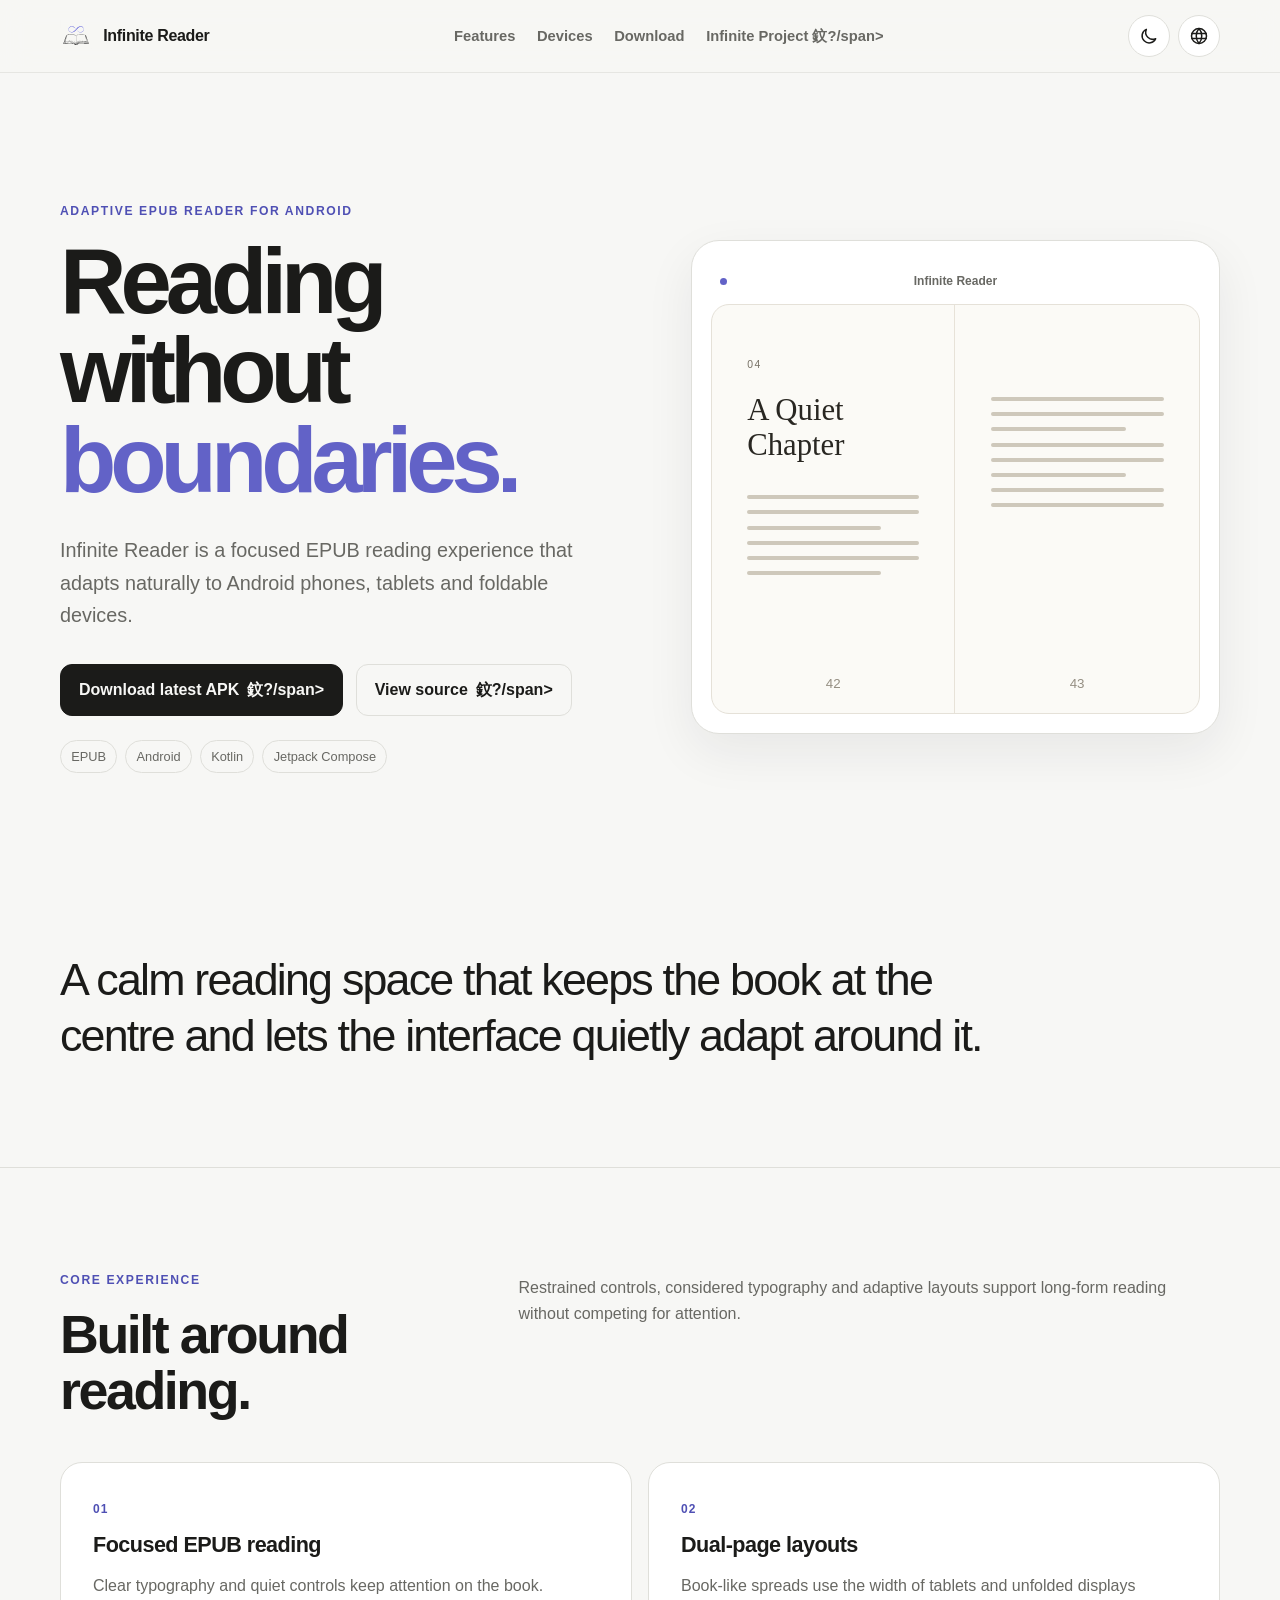
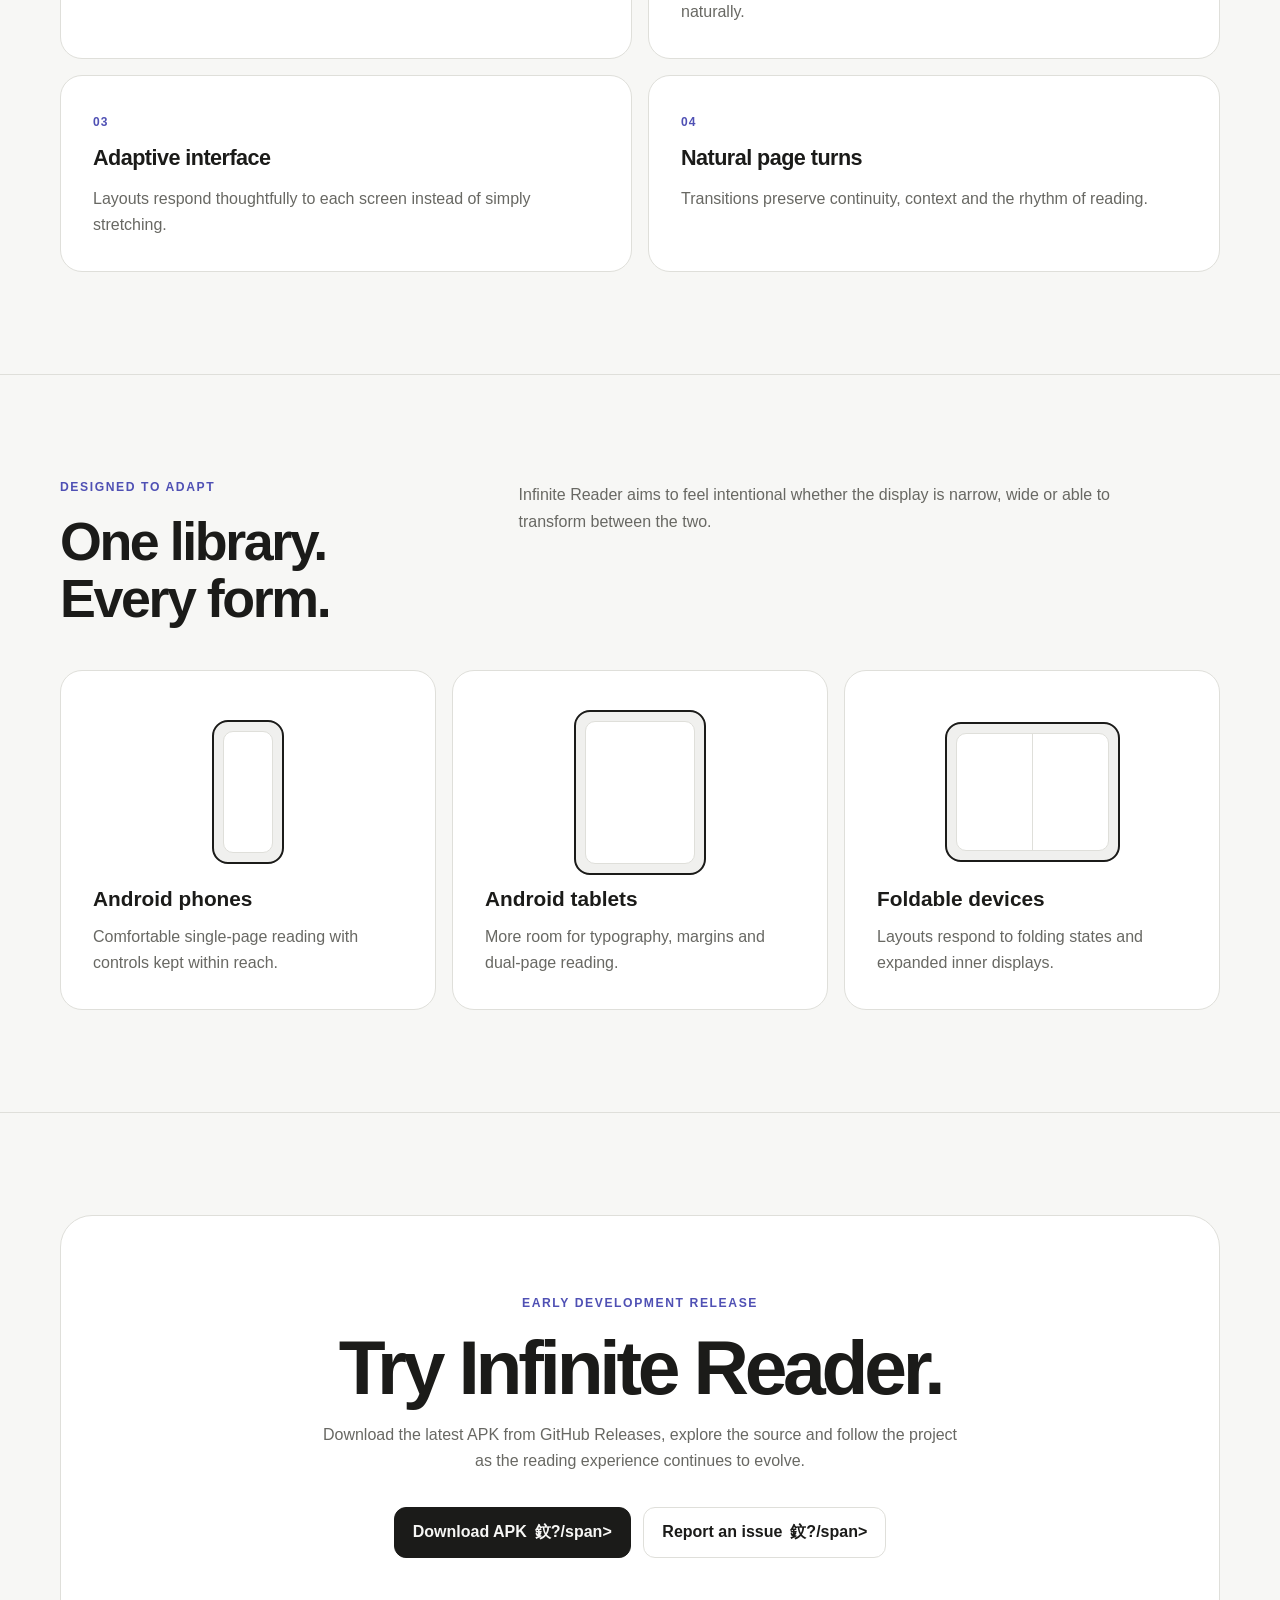
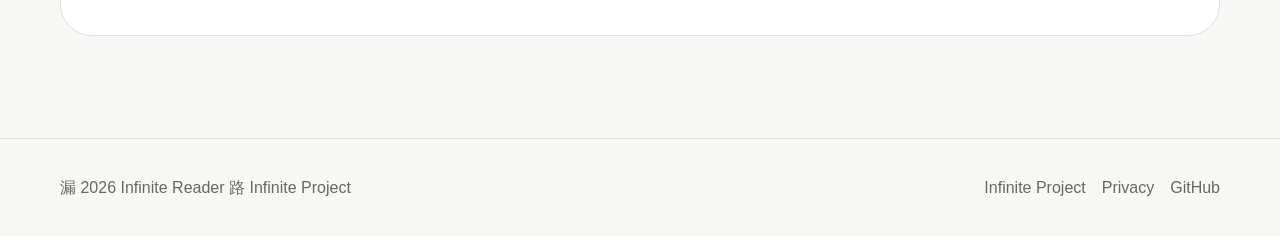
==== reader/index.html @ 4984f96a "Merge Infinite Reader website into Infinite Project" ====
﻿<!doctype html>
<html lang="en">
<head>
  <meta charset="utf-8">
  <meta name="viewport" content="width=device-width, initial-scale=1">
  <meta name="description" content="Infinite Reader is a focused, adaptive EPUB reader for Android phones, tablets and foldable devices.">
  <meta name="theme-color" content="#f7f7f5">
  <meta property="og:title" content="Infinite Reader 鈥?Reading without boundaries">
  <meta property="og:description" content="A thoughtful EPUB reader designed for every Android screen.">
  <meta property="og:type" content="website">
  <meta property="og:url" content="https://infinite-project.top/reader/">
  <title>Infinite Reader 鈥?Reading without boundaries</title>
  <link rel="icon" href="./assets/icons/favicon.svg" type="image/svg+xml">
  <link rel="manifest" href="./site.webmanifest">
  <link rel="stylesheet" href="./assets/css/styles.css">
</head>
<body data-page="home">
  <a class="skip-link" href="#main" data-i18n="skipLink">Skip to content</a>

  <header class="site-header">
    <div class="container navbar">
      <a class="brand" href="#top" data-i18n-aria-label="brandHomeLabel" aria-label="Infinite Reader home">
        <img class="brand-mark" src="./assets/icons/icon.svg" alt="">
        <span>Infinite Reader</span>
      </a>
      <nav class="nav-links" id="primary-navigation" data-menu data-i18n-aria-label="primaryNavLabel" aria-label="Primary navigation">
        <a href="#features" data-i18n="navFeatures">Features</a>
        <a href="#devices" data-i18n="navDevices">Devices</a>
        <a href="#download" data-i18n="navDownload">Download</a>
        <a href="../" target="_blank" rel="noreferrer">Infinite Project <span aria-hidden="true">鈫?/span></a>
      </nav>
      <div class="nav-actions">
        <button class="icon-button" type="button" data-theme-toggle data-i18n-aria-label="themeDarkLabel" aria-label="Switch to dark mode">
          <svg class="theme-icon theme-icon-moon" viewBox="0 0 24 24" aria-hidden="true"><path d="M20 15.2A8.5 8.5 0 0 1 8.8 4 8.5 8.5 0 1 0 20 15.2Z"/></svg>
          <svg class="theme-icon theme-icon-sun" viewBox="0 0 24 24" aria-hidden="true"><circle cx="12" cy="12" r="3.5"/><path d="M12 2v2M12 20v2M4.93 4.93l1.42 1.42M17.65 17.65l1.42 1.42M2 12h2M20 12h2M4.93 19.07l1.42-1.42M17.65 6.35l1.42-1.42"/></svg>
        </button>
        <div class="language-control">
          <button class="icon-button" type="button" data-language-button aria-expanded="false" aria-haspopup="menu" aria-controls="language-menu" data-i18n-aria-label="languageButtonLabel" aria-label="Choose language">
            <svg viewBox="0 0 24 24" aria-hidden="true"><circle cx="12" cy="12" r="9"/><path d="M3.5 9h17M3.5 15h17M12 3c2.2 2.4 3.3 5.4 3.3 9s-1.1 6.6-3.3 9c-2.2-2.4-3.3-5.4-3.3-9S9.8 5.4 12 3Z"/></svg>
          </button>
          <div class="language-menu" id="language-menu" data-language-menu role="menu" data-i18n-aria-label="languageMenuLabel" aria-label="Language" hidden>
            <button type="button" role="menuitemradio" data-language="en" aria-checked="true"><span>English</span><span class="language-check" aria-hidden="true">鉁?/span></button>
            <button type="button" role="menuitemradio" data-language="zh-CN" aria-checked="false"><span>涓枃锛堢畝浣擄級</span><span class="language-check" aria-hidden="true">鉁?/span></button>
            <button type="button" role="menuitemradio" data-language="zh-TW" aria-checked="false"><span>涓枃锛堢箒楂旓級</span><span class="language-check" aria-hidden="true">鉁?/span></button>
            <button type="button" role="menuitemradio" data-language="fr" aria-checked="false"><span>Fran莽ais</span><span class="language-check" aria-hidden="true">鉁?/span></button>
            <button type="button" role="menuitemradio" data-language="es" aria-checked="false"><span>Espa帽ol</span><span class="language-check" aria-hidden="true">鉁?/span></button>
          </div>
        </div>
        <button class="menu-button" type="button" data-menu-button aria-expanded="false" aria-controls="primary-navigation" data-i18n-aria-label="menuOpenLabel" aria-label="Open menu">
          <svg class="menu-icon menu-icon-open" viewBox="0 0 24 24" aria-hidden="true"><path d="M4 7h16M4 12h16M4 17h16"/></svg>
          <svg class="menu-icon menu-icon-close" viewBox="0 0 24 24" aria-hidden="true"><path d="m6 6 12 12M18 6 6 18"/></svg>
        </button>
      </div>
    </div>
  </header>

  <main id="main">
    <section class="hero" id="top">
      <div class="container reader-hero">
        <div data-reveal>
          <p class="eyebrow" data-i18n="heroEyebrow">Adaptive EPUB reader for Android</p>
          <h1 data-i18n-html="heroTitle">Reading without <span>boundaries.</span></h1>
          <p class="hero-copy" data-i18n="heroCopy">Infinite Reader is a focused EPUB reading experience that adapts naturally to Android phones, tablets and foldable devices.</p>
          <div class="hero-actions">
            <a class="button" href="https://github.com/JunjiDuan/infinite-reader-demo/releases/latest" target="_blank" rel="noreferrer"><span data-i18n="downloadLatest">Download latest APK</span><span aria-hidden="true">鈫?/span></a>
            <a class="button secondary" href="https://github.com/JunjiDuan/infinite-reader-demo" target="_blank" rel="noreferrer"><span data-i18n="viewSource">View source</span><span aria-hidden="true">鈫?/span></a>
          </div>
          <div class="tag-list" data-i18n-aria-label="technologiesLabel" aria-label="Technologies"><span class="tag">EPUB</span><span class="tag">Android</span><span class="tag">Kotlin</span><span class="tag">Jetpack Compose</span></div>
        </div>
        <div class="reading-preview" data-reveal data-i18n-aria-label="previewLabel" aria-label="Infinite Reader interface illustration">
          <div class="preview-toolbar" aria-hidden="true"><span></span><span>Infinite Reader</span><span></span></div>
          <div class="page-spread" aria-hidden="true">
            <div class="preview-page"><p class="chapter-label">04</p><h2>A Quiet Chapter</h2><div class="text-lines"><i></i><i></i><i></i><i></i><i></i><i></i></div><small>42</small></div>
            <div class="preview-page second-page"><div class="text-lines"><i></i><i></i><i></i><i></i><i></i><i></i><i></i><i></i></div><small>43</small></div>
          </div>
        </div>
      </div>
    </section>

    <section class="section statement-section"><div class="container"><p class="statement" data-reveal data-i18n="statement">A calm reading space that keeps the book at the centre and lets the interface quietly adapt around it.</p></div></section>

    <section class="section" id="features">
      <div class="container">
        <div class="section-heading" data-reveal><div><p class="eyebrow" data-i18n="featuresEyebrow">Core experience</p><h2 data-i18n="featuresTitle">Built around reading.</h2></div><p data-i18n="featuresIntro">Restrained controls, considered typography and adaptive layouts support long-form reading without competing for attention.</p></div>
        <div class="feature-grid">
          <article class="card" data-reveal><span class="feature-number">01</span><h3 data-i18n="featureOneTitle">Focused EPUB reading</h3><p data-i18n="featureOneCopy">Clear typography and quiet controls keep attention on the book.</p></article>
          <article class="card" data-reveal><span class="feature-number">02</span><h3 data-i18n="featureTwoTitle">Dual-page layouts</h3><p data-i18n="featureTwoCopy">Book-like spreads use the width of tablets and unfolded displays naturally.</p></article>
          <article class="card" data-reveal><span class="feature-number">03</span><h3 data-i18n="featureThreeTitle">Adaptive interface</h3><p data-i18n="featureThreeCopy">Layouts respond thoughtfully to each screen instead of simply stretching.</p></article>
          <article class="card" data-reveal><span class="feature-number">04</span><h3 data-i18n="featureFourTitle">Natural page turns</h3><p data-i18n="featureFourCopy">Transitions preserve continuity, context and the rhythm of reading.</p></article>
        </div>
      </div>
    </section>

    <section class="section" id="devices">
      <div class="container">
        <div class="section-heading" data-reveal><div><p class="eyebrow" data-i18n="devicesEyebrow">Designed to adapt</p><h2 data-i18n="devicesTitle">One library. Every form.</h2></div><p data-i18n="devicesIntro">Infinite Reader aims to feel intentional whether the display is narrow, wide or able to transform between the two.</p></div>
        <div class="device-grid">
          <article class="device-card" data-reveal><div class="device-outline phone" aria-hidden="true"></div><div><h3 data-i18n="phoneTitle">Android phones</h3><p data-i18n="phoneCopy">Comfortable single-page reading with controls kept within reach.</p></div></article>
          <article class="device-card" data-reveal><div class="device-outline tablet" aria-hidden="true"></div><div><h3 data-i18n="tabletTitle">Android tablets</h3><p data-i18n="tabletCopy">More room for typography, margins and dual-page reading.</p></div></article>
          <article class="device-card" data-reveal><div class="device-outline fold" aria-hidden="true"></div><div><h3 data-i18n="foldTitle">Foldable devices</h3><p data-i18n="foldCopy">Layouts respond to folding states and expanded inner displays.</p></div></article>
        </div>
      </div>
    </section>

    <section class="section" id="download">
      <div class="container"><div class="cta-panel" data-reveal><p class="eyebrow" data-i18n="releaseEyebrow">Early development release</p><h2 data-i18n="releaseTitle">Try Infinite Reader.</h2><p data-i18n="releaseCopy">Download the latest APK from GitHub Releases, explore the source and follow the project as the reading experience continues to evolve.</p><div class="hero-actions"><a class="button" href="https://github.com/JunjiDuan/infinite-reader/releases/latest" target="_blank" rel="noreferrer"><span data-i18n="downloadApk">Download APK</span><span aria-hidden="true">鈫?/span></a><a class="button secondary" href="https://github.com/JunjiDuan/infinite-reader-demo/issues" target="_blank" rel="noreferrer"><span data-i18n="reportIssue">Report an issue</span><span aria-hidden="true">鈫?/span></a></div></div></div>
    </section>
  </main>

  <footer class="site-footer"><div class="container footer-row"><span>漏 <span data-year></span> Infinite Reader 路 Infinite Project</span><nav class="footer-links" data-i18n-aria-label="footerNavLabel" aria-label="Footer navigation"><a href="../" target="_blank" rel="noreferrer">Infinite Project</a><a href="./privacy.html" data-i18n="privacyLink">Privacy</a><a href="https://github.com/JunjiDuan/infinite-reader" target="_blank" rel="noreferrer">GitHub</a></nav></div></footer>

  <script src="./assets/js/translations.js" defer></script>
  <script src="./assets/js/main.js" defer></script>
</body>
</html>
---- reader/assets/css/styles.css ----
:root{color-scheme:light;--bg:#f7f7f5;--surface:#fff;--surface-subtle:#f0f0ee;--text:#1b1b19;--muted:#686863;--line:#dfdfda;--accent:#6262c7;--accent-strong:#4f50b4;--accent-soft:#eeeeff;--focus:#5556c5;--shadow:0 18px 50px rgba(34,34,42,.07);--radius-sm:12px;--radius-md:22px;--radius-lg:32px;--max-width:1160px}
:root[data-theme="dark"]{color-scheme:dark;--bg:#121211;--surface:#1b1b19;--surface-subtle:#22221f;--text:#f4f4ef;--muted:#adada5;--line:#363632;--accent:#aaaaff;--accent-strong:#bdbdff;--accent-soft:#2b2b49;--focus:#b6b6ff;--shadow:0 20px 55px rgba(0,0,0,.24)}
*{box-sizing:border-box}html{scroll-behavior:smooth;scroll-padding-top:5.5rem}body{margin:0;min-width:320px;overflow-x:hidden;background:var(--bg);color:var(--text);font-family:Inter,ui-sans-serif,-apple-system,BlinkMacSystemFont,"Segoe UI","Noto Sans","Noto Sans SC","Noto Sans TC",sans-serif;line-height:1.65;overflow-wrap:anywhere;-webkit-font-smoothing:antialiased}a{color:inherit;text-decoration:none}button{color:inherit;font:inherit}img,svg{display:block;max-width:100%}a:focus-visible,button:focus-visible{outline:3px solid var(--focus);outline-offset:3px}.container{width:min(calc(100% - 2rem),var(--max-width));margin-inline:auto}
.skip-link{position:fixed;top:-5rem;left:1rem;z-index:200;border-radius:10px;background:var(--text);color:var(--bg);padding:.7rem 1rem;font-weight:700}.skip-link:focus{top:1rem}.site-header{position:sticky;top:0;z-index:100;border-bottom:1px solid color-mix(in srgb,var(--line) 72%,transparent);background:color-mix(in srgb,var(--bg) 91%,transparent);backdrop-filter:blur(14px)}.navbar{position:relative;display:flex;min-height:72px;align-items:center;justify-content:space-between;gap:1.25rem}.brand{display:inline-flex;min-width:0;align-items:center;gap:.7rem;font-weight:760;letter-spacing:-.02em;white-space:nowrap}.brand-mark{width:32px;height:32px;flex:0 0 auto}.nav-links{display:flex;align-items:center;gap:clamp(.8rem,2vw,1.35rem)}.nav-links a{color:var(--muted);font-size:.92rem;font-weight:650;white-space:nowrap}.nav-links a:hover,.footer-links a:hover{color:var(--text)}.nav-actions{display:flex;flex:0 0 auto;align-items:center;gap:.5rem}
.icon-button,.menu-button{display:inline-grid;width:42px;height:42px;flex:0 0 auto;place-items:center;border:1px solid var(--line);border-radius:50%;background:var(--surface);cursor:pointer;transition:border-color .2s ease,background-color .2s ease}.icon-button:hover,.menu-button:hover{border-color:color-mix(in srgb,var(--accent) 55%,var(--line))}.icon-button svg,.menu-button svg{width:20px;height:20px;fill:none;stroke:currentColor;stroke-width:1.8;stroke-linecap:round;stroke-linejoin:round}.theme-icon-sun{display:none}:root[data-theme="dark"] .theme-icon-moon{display:none}:root[data-theme="dark"] .theme-icon-sun{display:block}.menu-button{display:none;border-radius:var(--radius-sm)}.menu-icon-close{display:none}.menu-button[aria-expanded="true"] .menu-icon-open{display:none}.menu-button[aria-expanded="true"] .menu-icon-close{display:block}
.language-control{position:relative}.language-menu{position:absolute;top:calc(100% + .65rem);right:0;z-index:130;width:max-content;min-width:190px;max-width:calc(100vw - 2rem);padding:.45rem;border:1px solid var(--line);border-radius:15px;background:var(--surface);box-shadow:var(--shadow)}.language-menu[hidden]{display:none}.language-menu button{display:flex;width:100%;align-items:center;justify-content:space-between;gap:1.5rem;border:0;border-radius:10px;background:transparent;padding:.65rem .75rem;text-align:left;cursor:pointer}.language-menu button:hover,.language-menu button:focus-visible{background:var(--surface-subtle)}.language-menu button[aria-checked="true"]{color:var(--accent-strong);font-weight:720}.language-check{visibility:hidden}.language-menu button[aria-checked="true"] .language-check{visibility:visible}
.hero{padding:clamp(5.5rem,10vw,8.5rem) 0 clamp(4.5rem,8vw,7rem)}.reader-hero{display:grid;grid-template-columns:minmax(0,1.02fr) minmax(340px,.98fr);align-items:center;gap:clamp(2rem,7vw,5rem)}.eyebrow{margin:0 0 1rem;color:var(--accent-strong);font-size:.76rem;font-weight:800;letter-spacing:.13em;text-transform:uppercase}.hero h1{margin:0;max-width:760px;font-size:clamp(3.25rem,7.2vw,6.7rem);font-weight:760;letter-spacing:-.065em;line-height:.97}.hero h1 span{color:var(--accent)}.hero-copy{max-width:650px;margin:1.8rem 0 0;color:var(--muted);font-size:clamp(1.04rem,2vw,1.24rem)}.hero-actions{display:flex;flex-wrap:wrap;align-items:center;gap:.8rem;margin-top:2rem}.button{display:inline-flex;min-height:48px;align-items:center;justify-content:center;gap:.5rem;border:1px solid var(--text);border-radius:var(--radius-sm);background:var(--text);color:var(--bg);padding:.72rem 1.12rem;font-weight:730;transition:transform .2s ease,box-shadow .2s ease}.button:hover{transform:translateY(-2px);box-shadow:0 10px 25px rgba(25,25,25,.1)}.button.secondary{border-color:var(--line);background:transparent;color:var(--text)}.tag-list{display:flex;flex-wrap:wrap;gap:.5rem;margin-top:1.5rem}.tag{border:1px solid var(--line);border-radius:999px;padding:.32rem .64rem;color:var(--muted);font-size:.8rem;white-space:nowrap}
.reading-preview{min-width:0;border:1px solid var(--line);border-radius:28px;background:var(--surface);padding:clamp(.8rem,2vw,1.2rem);box-shadow:var(--shadow)}.preview-toolbar{display:grid;grid-template-columns:1fr auto 1fr;align-items:center;height:44px;padding:0 .55rem;color:var(--muted);font-size:.75rem;font-weight:650}.preview-toolbar span:first-child{width:7px;height:7px;border-radius:50%;background:var(--accent)}.page-spread{display:grid;grid-template-columns:1fr 1fr;min-height:410px;overflow:hidden;border:1px solid #e5e1d8;border-radius:18px;background:#fbfaf6;color:#292722}.preview-page{position:relative;padding:clamp(2rem,4vw,3.5rem) clamp(1.25rem,3vw,2.2rem);border-right:1px solid #e7e2d8}.preview-page:last-child{border:0}.chapter-label{margin:0;color:#777166;font-size:.65rem;letter-spacing:.16em}.preview-page h2{margin:1.2rem 0 2rem;font-family:Georgia,serif;font-size:clamp(1.35rem,2.4vw,2rem);font-weight:500;line-height:1.15}.text-lines{display:grid;gap:.7rem}.text-lines i{display:block;height:4px;border-radius:2px;background:#cec8bb}.text-lines i:nth-child(3n){width:78%}.preview-page small{position:absolute;right:0;bottom:1.1rem;left:0;text-align:center;color:#948e82}.second-page{padding-top:5.75rem}
.section{padding:clamp(4.5rem,8vw,7.5rem) 0}.section+.section{border-top:1px solid var(--line)}.statement-section{padding-top:clamp(3.5rem,6vw,5.5rem)}.statement{max-width:970px;margin:0;font-size:clamp(1.65rem,3.5vw,3rem);letter-spacing:-.04em;line-height:1.25}.section-heading{display:grid;grid-template-columns:minmax(0,.72fr) minmax(0,1.28fr);gap:clamp(1.5rem,5vw,4rem);margin-bottom:2.7rem}.section-heading h2{margin:0;font-size:clamp(2.15rem,4.2vw,3.75rem);letter-spacing:-.045em;line-height:1.05}.section-heading>p{max-width:650px;margin:.3rem 0 0;color:var(--muted)}.feature-grid{display:grid;grid-template-columns:repeat(2,minmax(0,1fr));gap:1rem}.card{min-width:0;border:1px solid var(--line);border-radius:var(--radius-md);background:var(--surface);padding:clamp(1.35rem,3vw,2rem)}.card h3{margin:.35rem 0 .65rem;font-size:1.35rem;letter-spacing:-.025em}.card p{margin:0;color:var(--muted)}.feature-number{color:var(--accent-strong);font-size:.75rem;font-weight:800;letter-spacing:.1em}
.device-grid{display:grid;grid-template-columns:repeat(3,minmax(0,1fr));gap:1rem}.device-card{display:grid;min-width:0;min-height:340px;grid-template-rows:1fr auto;align-items:center;border:1px solid var(--line);border-radius:var(--radius-md);background:var(--surface);padding:clamp(1.35rem,3vw,2rem);text-align:left}.device-card h3{margin:0 0 .45rem;font-size:1.3rem}.device-card p{margin:0;color:var(--muted)}.device-outline{position:relative;margin:auto;border:2px solid var(--text);border-radius:16px;background:var(--surface-subtle)}.device-outline::before{content:"";position:absolute;inset:9px;border:1px solid var(--line);border-radius:10px;background:var(--surface)}.device-outline.phone{width:72px;aspect-ratio:10/20}.device-outline.tablet{width:132px;aspect-ratio:4/5}.device-outline.fold{width:175px;aspect-ratio:5/4}.device-outline.fold::after{content:"";position:absolute;top:10px;bottom:10px;left:50%;border-left:1px solid var(--line)}
.cta-panel{border:1px solid var(--line);border-radius:var(--radius-lg);background:var(--surface);padding:clamp(2rem,6vw,5rem);text-align:center}.cta-panel h2{margin:.4rem 0 0;font-size:clamp(2.5rem,6vw,5rem);letter-spacing:-.055em;line-height:1}.cta-panel>p:not(.eyebrow){max-width:650px;margin:1rem auto 0;color:var(--muted)}.cta-panel .hero-actions{justify-content:center}.card-link{display:inline-flex;align-items:center;gap:.45rem;margin-top:1.5rem;color:var(--accent-strong);font-weight:730}
.legal-main{padding:clamp(4.5rem,9vw,8rem) 0}.legal-content{max-width:820px}.legal-content h1{max-width:760px;margin:0;font-size:clamp(3rem,7vw,5.8rem);letter-spacing:-.06em;line-height:.98}.legal-lead{margin:1.7rem 0 4rem;color:var(--muted);font-size:clamp(1.05rem,2vw,1.25rem)}.legal-content section{padding:2rem 0;border-top:1px solid var(--line)}.legal-content section h2{margin:0 0 .65rem;font-size:1.35rem}.legal-content section p{margin:0;color:var(--muted)}
.site-footer{border-top:1px solid var(--line);padding:2.2rem 0;color:var(--muted)}.footer-row{display:flex;align-items:center;justify-content:space-between;gap:1rem}.footer-links{display:flex;flex-wrap:wrap;gap:1rem}[data-reveal]{opacity:1;transform:none}.reveal-ready [data-reveal]{opacity:0;transform:translateY(16px);transition:opacity .55s ease,transform .55s ease}.reveal-ready [data-reveal].is-visible{opacity:1;transform:none}
@media(max-width:900px){.nav-links{position:absolute;top:calc(100% + .5rem);right:0;left:0;z-index:120;display:none;align-items:stretch;flex-direction:column;gap:.15rem;border:1px solid var(--line);border-radius:16px;background:var(--surface);padding:.7rem;box-shadow:var(--shadow)}.nav-links[data-open]{display:flex}.nav-links a{padding:.65rem;white-space:normal}.menu-button{display:inline-grid}.reader-hero{grid-template-columns:1fr}.reading-preview{width:min(100%,650px);margin-inline:auto}.page-spread{min-height:380px}}
@media(max-width:720px){.section-heading,.feature-grid,.device-grid{grid-template-columns:1fr}.hero{padding-top:4.75rem}.section-heading{gap:.9rem}.page-spread{min-height:340px}.device-card{min-height:280px}.footer-row{align-items:flex-start;flex-direction:column}}
@media(max-width:480px){.container{width:min(calc(100% - 1.25rem),var(--max-width))}.navbar{gap:.55rem}.brand{gap:.5rem;font-size:.94rem}.brand-mark{width:29px;height:29px}.nav-actions{gap:.35rem}.icon-button,.menu-button{width:39px;height:39px}.language-menu{position:fixed;top:4.65rem;right:.625rem;left:.625rem;width:auto;max-width:none}.hero h1{font-size:clamp(2.85rem,15vw,4rem)}.hero-actions{align-items:stretch;flex-direction:column}.hero-actions .button{width:100%}.page-spread{grid-template-columns:1fr;min-height:380px}.second-page{display:none}.preview-page{border:0}.feature-grid{grid-template-columns:1fr}}
@media(prefers-reduced-motion:reduce){html{scroll-behavior:auto}*,*::before,*::after{animation-duration:.01ms!important;animation-iteration-count:1!important;transition-duration:.01ms!important}[data-reveal]{opacity:1;transform:none}}
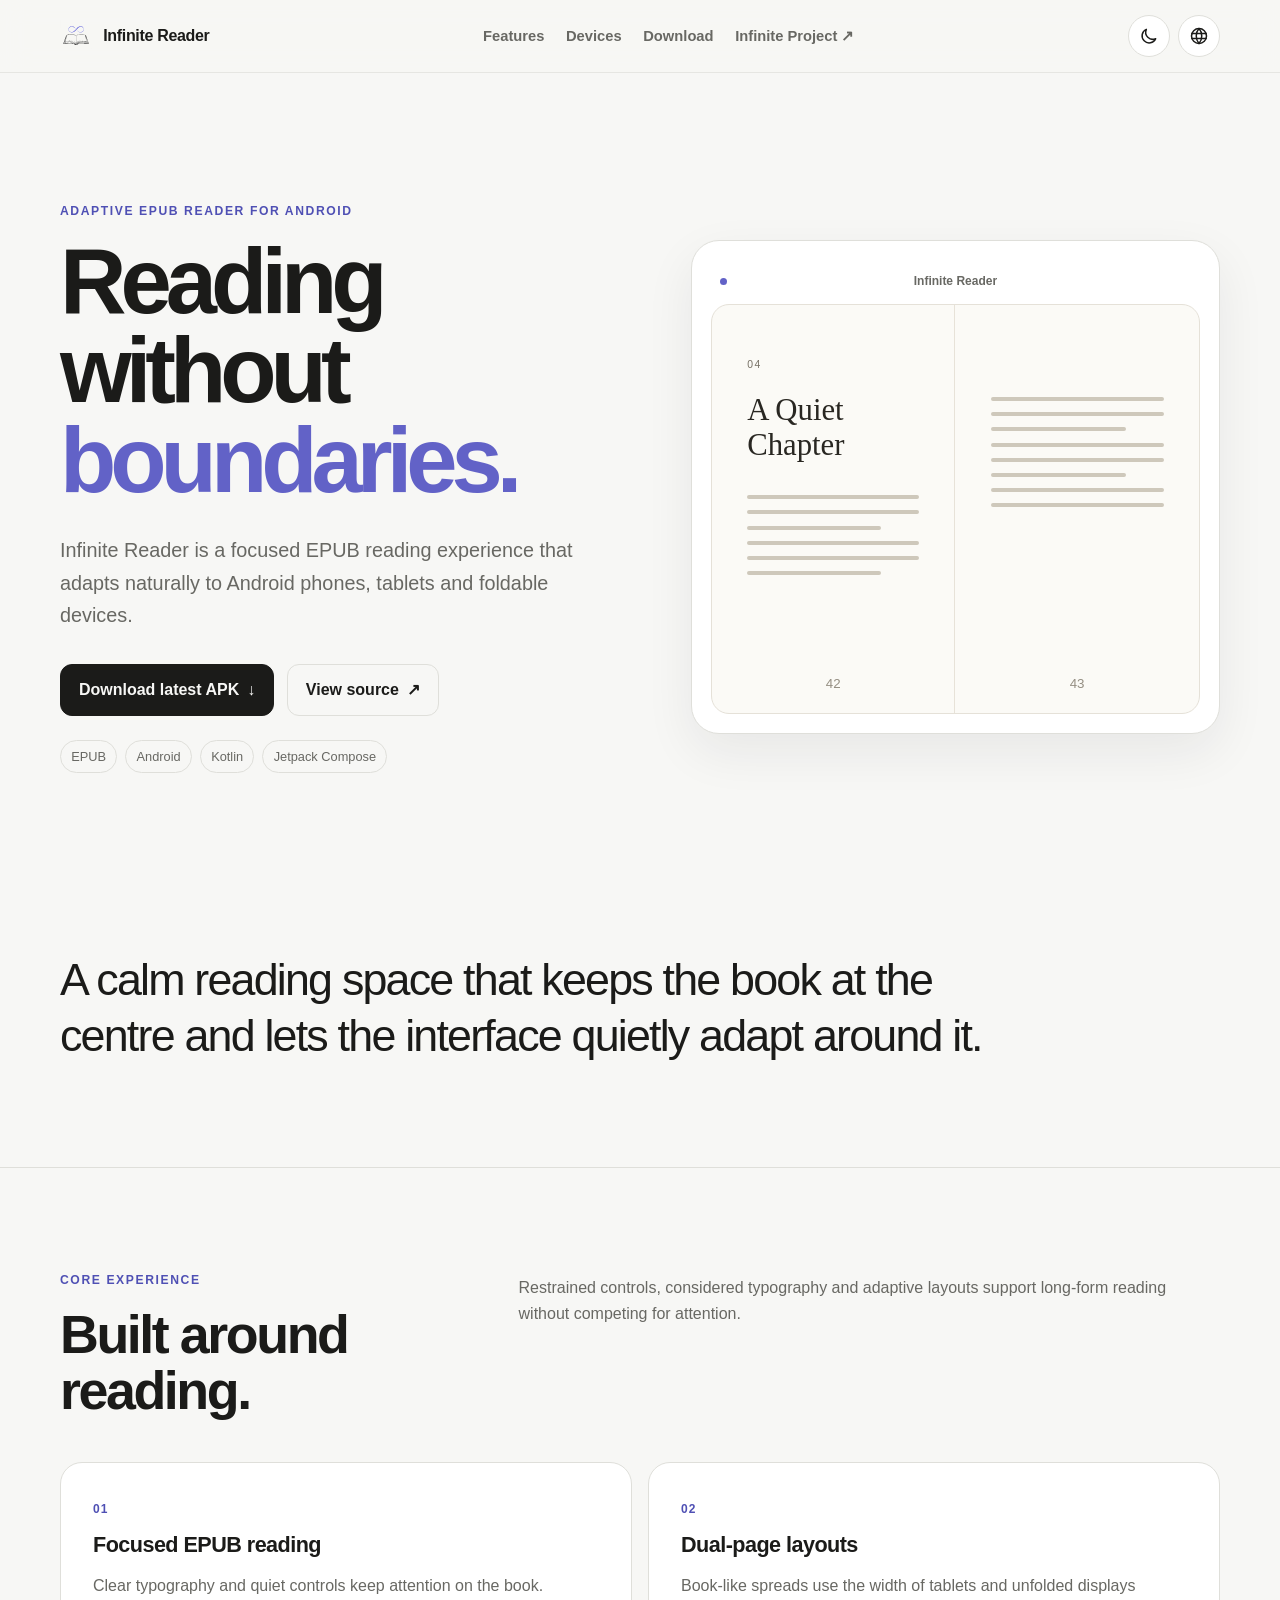
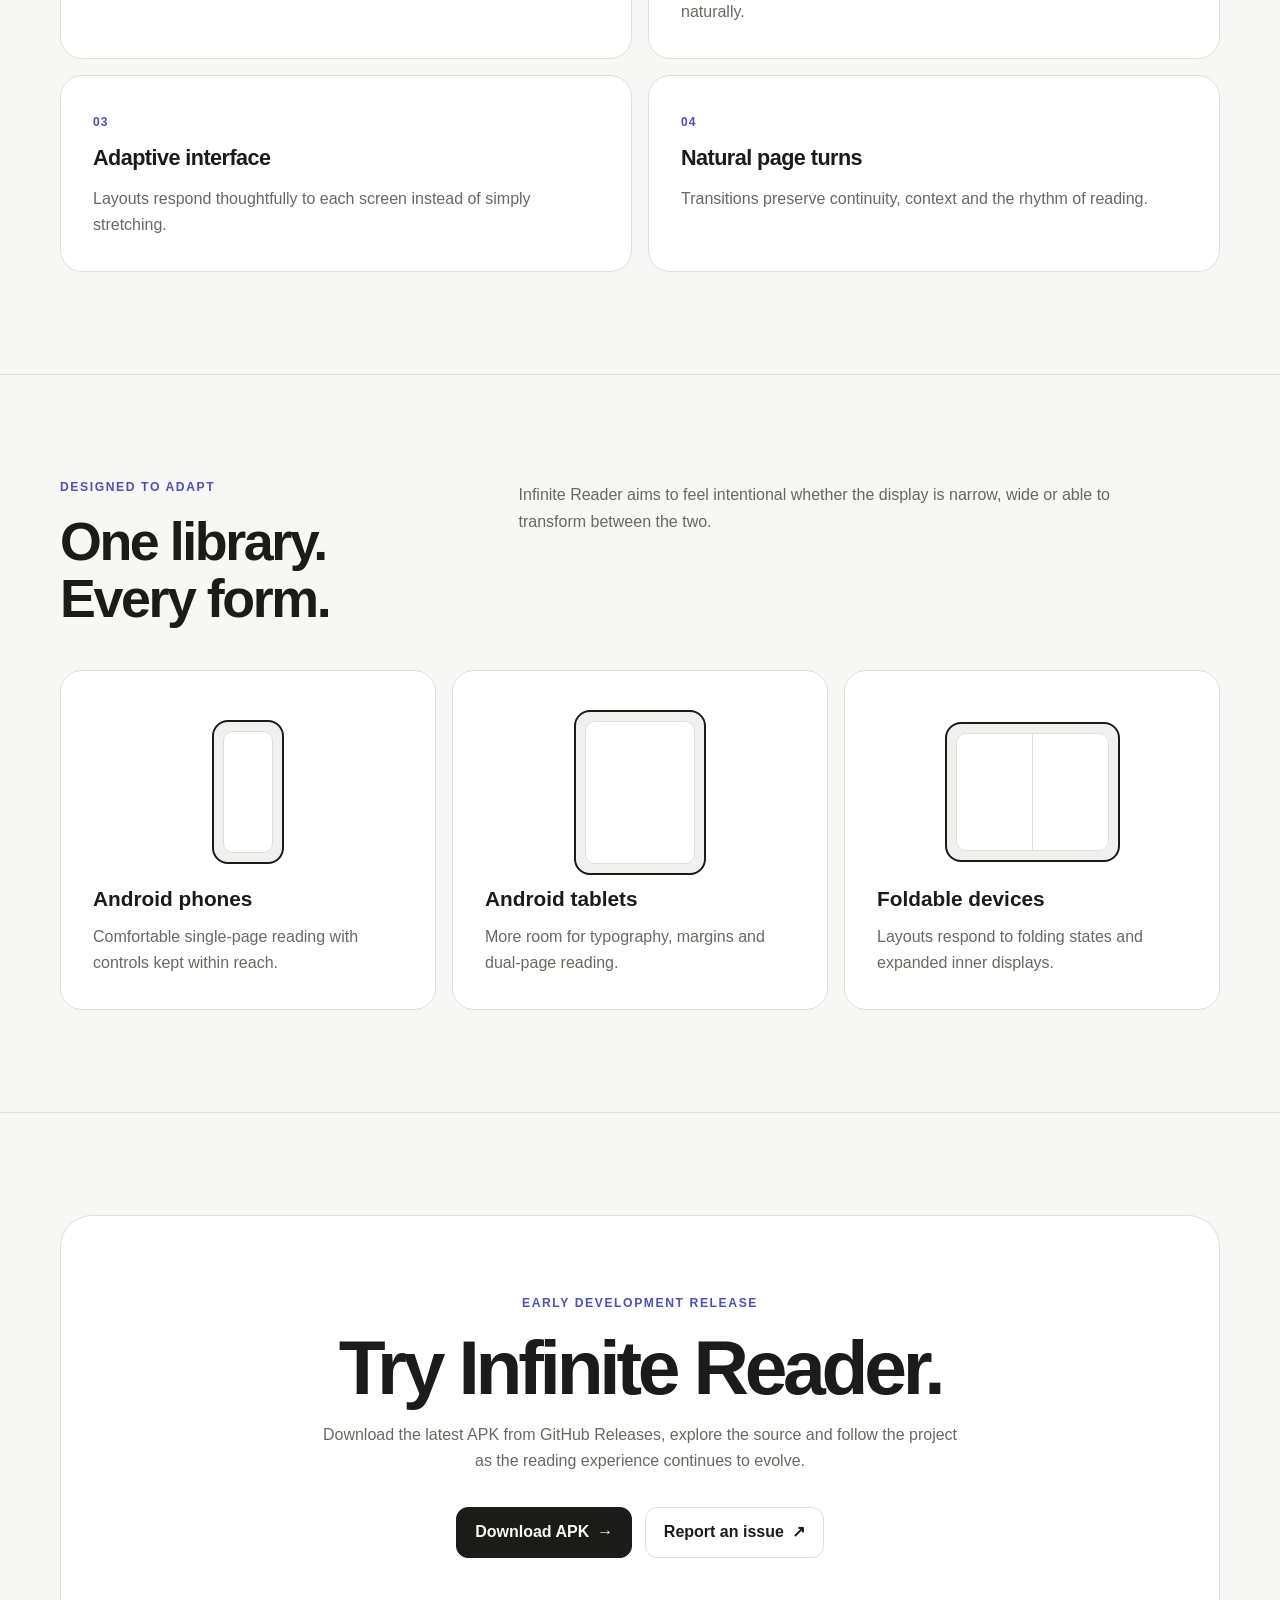
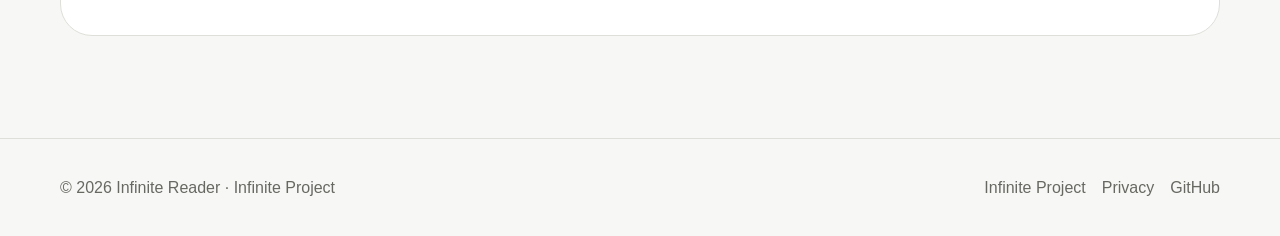
==== commit a5e0f301: "Fix some bug after merge" ====
--- a/reader/index.html
+++ b/reader/index.html
@@ -5,11 +5,11 @@
   <meta name="viewport" content="width=device-width, initial-scale=1">
   <meta name="description" content="Infinite Reader is a focused, adaptive EPUB reader for Android phones, tablets and foldable devices.">
   <meta name="theme-color" content="#f7f7f5">
-  <meta property="og:title" content="Infinite Reader 鈥?Reading without boundaries">
+  <meta property="og:title" content="Infinite Reader — Reading without boundaries">
   <meta property="og:description" content="A thoughtful EPUB reader designed for every Android screen.">
   <meta property="og:type" content="website">
   <meta property="og:url" content="https://infinite-project.top/reader/">
-  <title>Infinite Reader 鈥?Reading without boundaries</title>
+  <title>Infinite Reader — Reading without boundaries</title>
   <link rel="icon" href="./assets/icons/favicon.svg" type="image/svg+xml">
   <link rel="manifest" href="./site.webmanifest">
   <link rel="stylesheet" href="./assets/css/styles.css">
@@ -27,7 +27,7 @@
         <a href="#features" data-i18n="navFeatures">Features</a>
         <a href="#devices" data-i18n="navDevices">Devices</a>
         <a href="#download" data-i18n="navDownload">Download</a>
-        <a href="../" target="_blank" rel="noreferrer">Infinite Project <span aria-hidden="true">鈫?/span></a>
+        <a href="../" target="_blank" rel="noreferrer">Infinite Project <span aria-hidden="true">↗</span></a>
       </nav>
       <div class="nav-actions">
         <button class="icon-button" type="button" data-theme-toggle data-i18n-aria-label="themeDarkLabel" aria-label="Switch to dark mode">
@@ -39,11 +39,11 @@
             <svg viewBox="0 0 24 24" aria-hidden="true"><circle cx="12" cy="12" r="9"/><path d="M3.5 9h17M3.5 15h17M12 3c2.2 2.4 3.3 5.4 3.3 9s-1.1 6.6-3.3 9c-2.2-2.4-3.3-5.4-3.3-9S9.8 5.4 12 3Z"/></svg>
           </button>
           <div class="language-menu" id="language-menu" data-language-menu role="menu" data-i18n-aria-label="languageMenuLabel" aria-label="Language" hidden>
-            <button type="button" role="menuitemradio" data-language="en" aria-checked="true"><span>English</span><span class="language-check" aria-hidden="true">鉁?/span></button>
-            <button type="button" role="menuitemradio" data-language="zh-CN" aria-checked="false"><span>涓枃锛堢畝浣擄級</span><span class="language-check" aria-hidden="true">鉁?/span></button>
-            <button type="button" role="menuitemradio" data-language="zh-TW" aria-checked="false"><span>涓枃锛堢箒楂旓級</span><span class="language-check" aria-hidden="true">鉁?/span></button>
-            <button type="button" role="menuitemradio" data-language="fr" aria-checked="false"><span>Fran莽ais</span><span class="language-check" aria-hidden="true">鉁?/span></button>
-            <button type="button" role="menuitemradio" data-language="es" aria-checked="false"><span>Espa帽ol</span><span class="language-check" aria-hidden="true">鉁?/span></button>
+            <button type="button" role="menuitemradio" data-language="en" aria-checked="true"><span>English</span><span class="language-check" aria-hidden="true">✓</span></button>
+            <button type="button" role="menuitemradio" data-language="zh-CN" aria-checked="false"><span>中文（简体）</span><span class="language-check" aria-hidden="true">✓</span></button>
+            <button type="button" role="menuitemradio" data-language="zh-TW" aria-checked="false"><span>中文（繁體）</span><span class="language-check" aria-hidden="true">✓</span></button>
+            <button type="button" role="menuitemradio" data-language="fr" aria-checked="false"><span>Français</span><span class="language-check" aria-hidden="true">✓</span></button>
+            <button type="button" role="menuitemradio" data-language="es" aria-checked="false"><span>Español</span><span class="language-check" aria-hidden="true">✓</span></button>
           </div>
         </div>
         <button class="menu-button" type="button" data-menu-button aria-expanded="false" aria-controls="primary-navigation" data-i18n-aria-label="menuOpenLabel" aria-label="Open menu">
@@ -62,8 +62,8 @@
           <h1 data-i18n-html="heroTitle">Reading without <span>boundaries.</span></h1>
           <p class="hero-copy" data-i18n="heroCopy">Infinite Reader is a focused EPUB reading experience that adapts naturally to Android phones, tablets and foldable devices.</p>
           <div class="hero-actions">
-            <a class="button" href="https://github.com/JunjiDuan/infinite-reader-demo/releases/latest" target="_blank" rel="noreferrer"><span data-i18n="downloadLatest">Download latest APK</span><span aria-hidden="true">鈫?/span></a>
-            <a class="button secondary" href="https://github.com/JunjiDuan/infinite-reader-demo" target="_blank" rel="noreferrer"><span data-i18n="viewSource">View source</span><span aria-hidden="true">鈫?/span></a>
+            <a class="button" href="https://github.com/JunjiDuan/infinite-reader-demo/releases/latest" target="_blank" rel="noreferrer"><span data-i18n="downloadLatest">Download latest APK</span><span aria-hidden="true">↓</span></a>
+            <a class="button secondary" href="https://github.com/JunjiDuan/infinite-reader-demo" target="_blank" rel="noreferrer"><span data-i18n="viewSource">View source</span><span aria-hidden="true">↗</span></a>
           </div>
           <div class="tag-list" data-i18n-aria-label="technologiesLabel" aria-label="Technologies"><span class="tag">EPUB</span><span class="tag">Android</span><span class="tag">Kotlin</span><span class="tag">Jetpack Compose</span></div>
         </div>
@@ -103,11 +103,11 @@
     </section>
 
     <section class="section" id="download">
-      <div class="container"><div class="cta-panel" data-reveal><p class="eyebrow" data-i18n="releaseEyebrow">Early development release</p><h2 data-i18n="releaseTitle">Try Infinite Reader.</h2><p data-i18n="releaseCopy">Download the latest APK from GitHub Releases, explore the source and follow the project as the reading experience continues to evolve.</p><div class="hero-actions"><a class="button" href="https://github.com/JunjiDuan/infinite-reader/releases/latest" target="_blank" rel="noreferrer"><span data-i18n="downloadApk">Download APK</span><span aria-hidden="true">鈫?/span></a><a class="button secondary" href="https://github.com/JunjiDuan/infinite-reader-demo/issues" target="_blank" rel="noreferrer"><span data-i18n="reportIssue">Report an issue</span><span aria-hidden="true">鈫?/span></a></div></div></div>
+      <div class="container"><div class="cta-panel" data-reveal><p class="eyebrow" data-i18n="releaseEyebrow">Early development release</p><h2 data-i18n="releaseTitle">Try Infinite Reader.</h2><p data-i18n="releaseCopy">Download the latest APK from GitHub Releases, explore the source and follow the project as the reading experience continues to evolve.</p><div class="hero-actions"><a class="button" href="https://github.com/JunjiDuan/infinite-reader/releases/latest" target="_blank" rel="noreferrer"><span data-i18n="downloadApk">Download APK</span><span aria-hidden="true">→</span></a><a class="button secondary" href="https://github.com/JunjiDuan/infinite-reader-demo/issues" target="_blank" rel="noreferrer"><span data-i18n="reportIssue">Report an issue</span><span aria-hidden="true">↗</span></a></div></div></div>
     </section>
   </main>
 
-  <footer class="site-footer"><div class="container footer-row"><span>漏 <span data-year></span> Infinite Reader 路 Infinite Project</span><nav class="footer-links" data-i18n-aria-label="footerNavLabel" aria-label="Footer navigation"><a href="../" target="_blank" rel="noreferrer">Infinite Project</a><a href="./privacy.html" data-i18n="privacyLink">Privacy</a><a href="https://github.com/JunjiDuan/infinite-reader" target="_blank" rel="noreferrer">GitHub</a></nav></div></footer>
+  <footer class="site-footer"><div class="container footer-row"><span>© <span data-year></span> Infinite Reader · Infinite Project</span><nav class="footer-links" data-i18n-aria-label="footerNavLabel" aria-label="Footer navigation"><a href="../" target="_blank" rel="noreferrer">Infinite Project</a><a href="./privacy.html" data-i18n="privacyLink">Privacy</a><a href="https://github.com/JunjiDuan/infinite-reader" target="_blank" rel="noreferrer">GitHub</a></nav></div></footer>
 
   <script src="./assets/js/translations.js" defer></script>
   <script src="./assets/js/main.js" defer></script>
